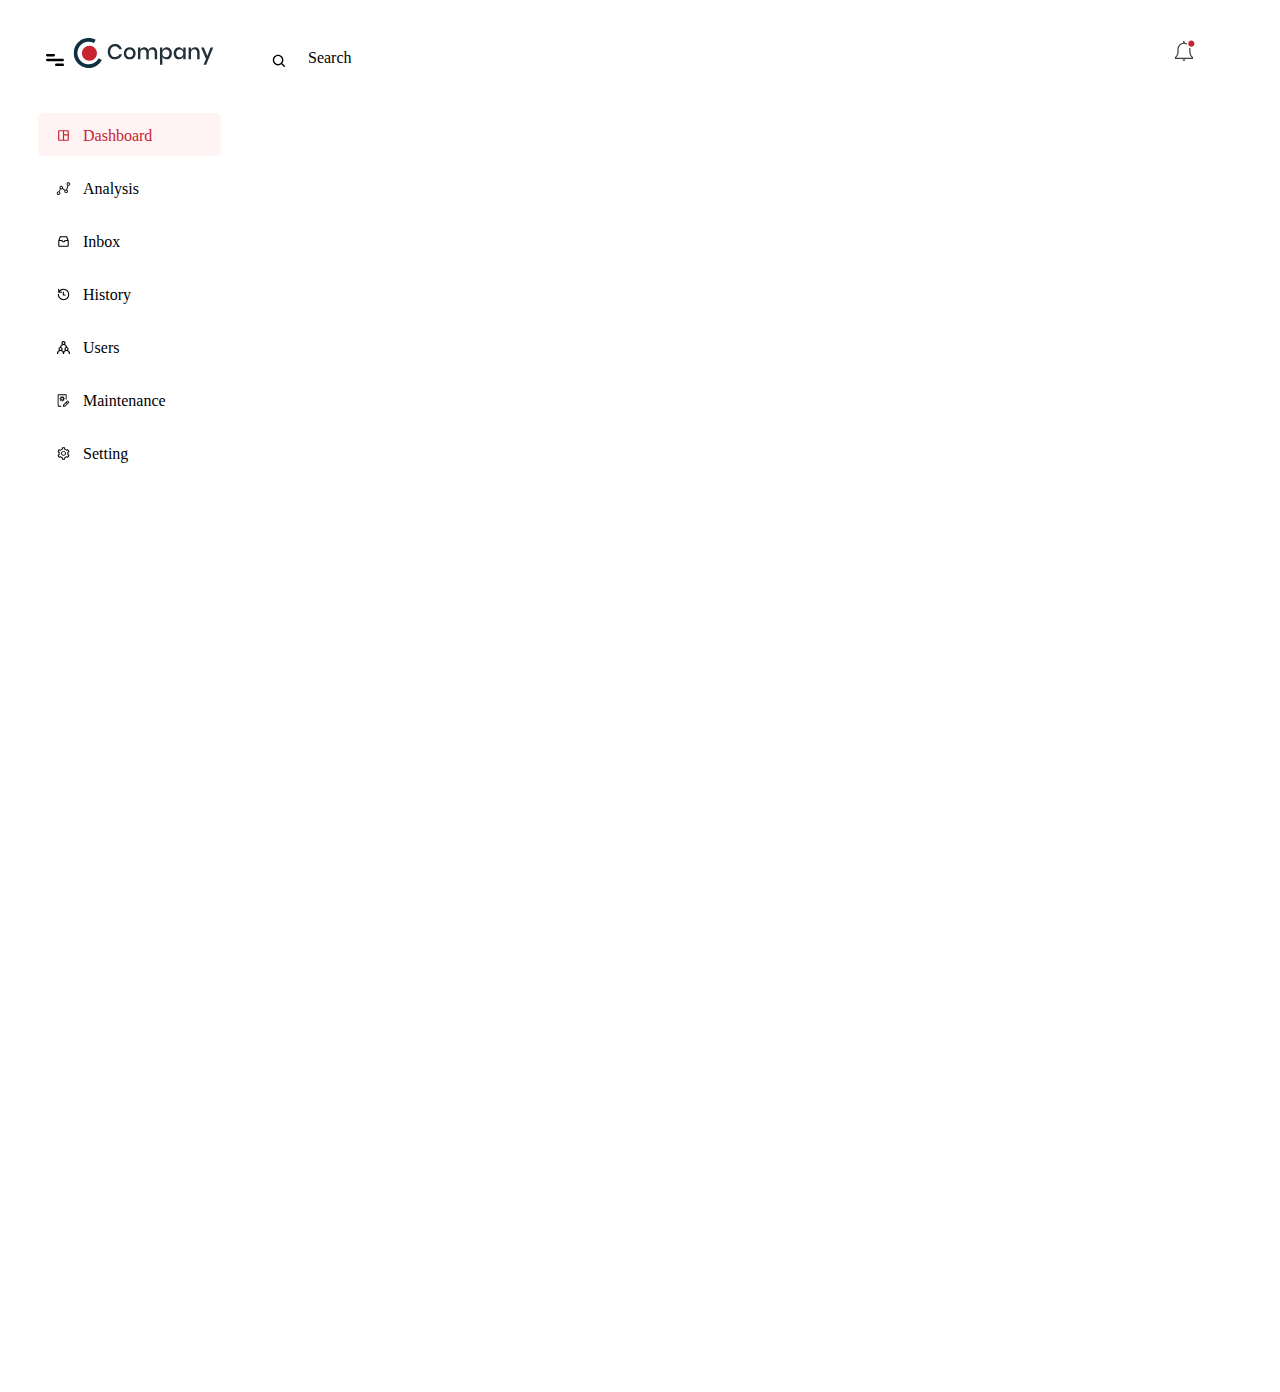
==== dashboard.html @ fc355127 "first commit" ====
<!DOCTYPE html>
<html lang="en">
<head>
    <meta charset="UTF-8">
    <meta http-equiv="X-UA-Compatible" content="IE=edge">
    <meta name="viewport" content="width=device-width, initial-scale=1.0">
    <link rel="stylesheet" href="css\dashboard.css">
    <title>Dashboard</title>
</head>
<body>
    <header class="header">
        <img src="images\menu-bar.svg" alt="menubar" id="m">
        <img src="images\logo.svg" alt="logo" id="l">
        <img src="images\search-icon.svg" alt="search-icon" id="s">
        <div id="se">Search</div>
        <img src="images\downward-arrow.svg" alt="" id="dwarr">
        <div id="usrname">John Doe</div>
        <img src="images\profile.png" alt="profile" id="pro">
        <img src="images\notification-icon.svg" alt="notification-icon" id="noti">
        
    </header>
    <aside class="asi">
        <div id="highlight"><img src="images\dashboard-active.svg" alt="dashboard-active" class="allicon"><p id="highdsh">Dashboard</p></div></div>
        <div class="highlight1"><img src="images\graph-default.svg" alt="analysis icon" class="allicon"><p class="txt">Analysis</p></div>
        <div class="highlight1"><img src="images\inbox-default.svg" alt="inbox icon" class="allicon"><p class="txt">Inbox</p></div>
        <div class="highlight1"><img src="images\clock-default.svg" alt="history icon" class="allicon"><p class="txt">History</p></div>
        <div class="highlight1"><img src="images\user-default.svg" alt="users icon" class="allicon"><p class="txt">Users</p></div>
        <div class="highlight1"><img src="images\maintenance-default.svg" alt="maintenance icon" class="allicon"><p class="txt">Maintenance</p></div>
        <div class="highlight1"><img src="images\setting-default.svg" alt="setting icon" class="allicon"><p class="txt">Setting</p></div>
    </aside>

</body>
</html>
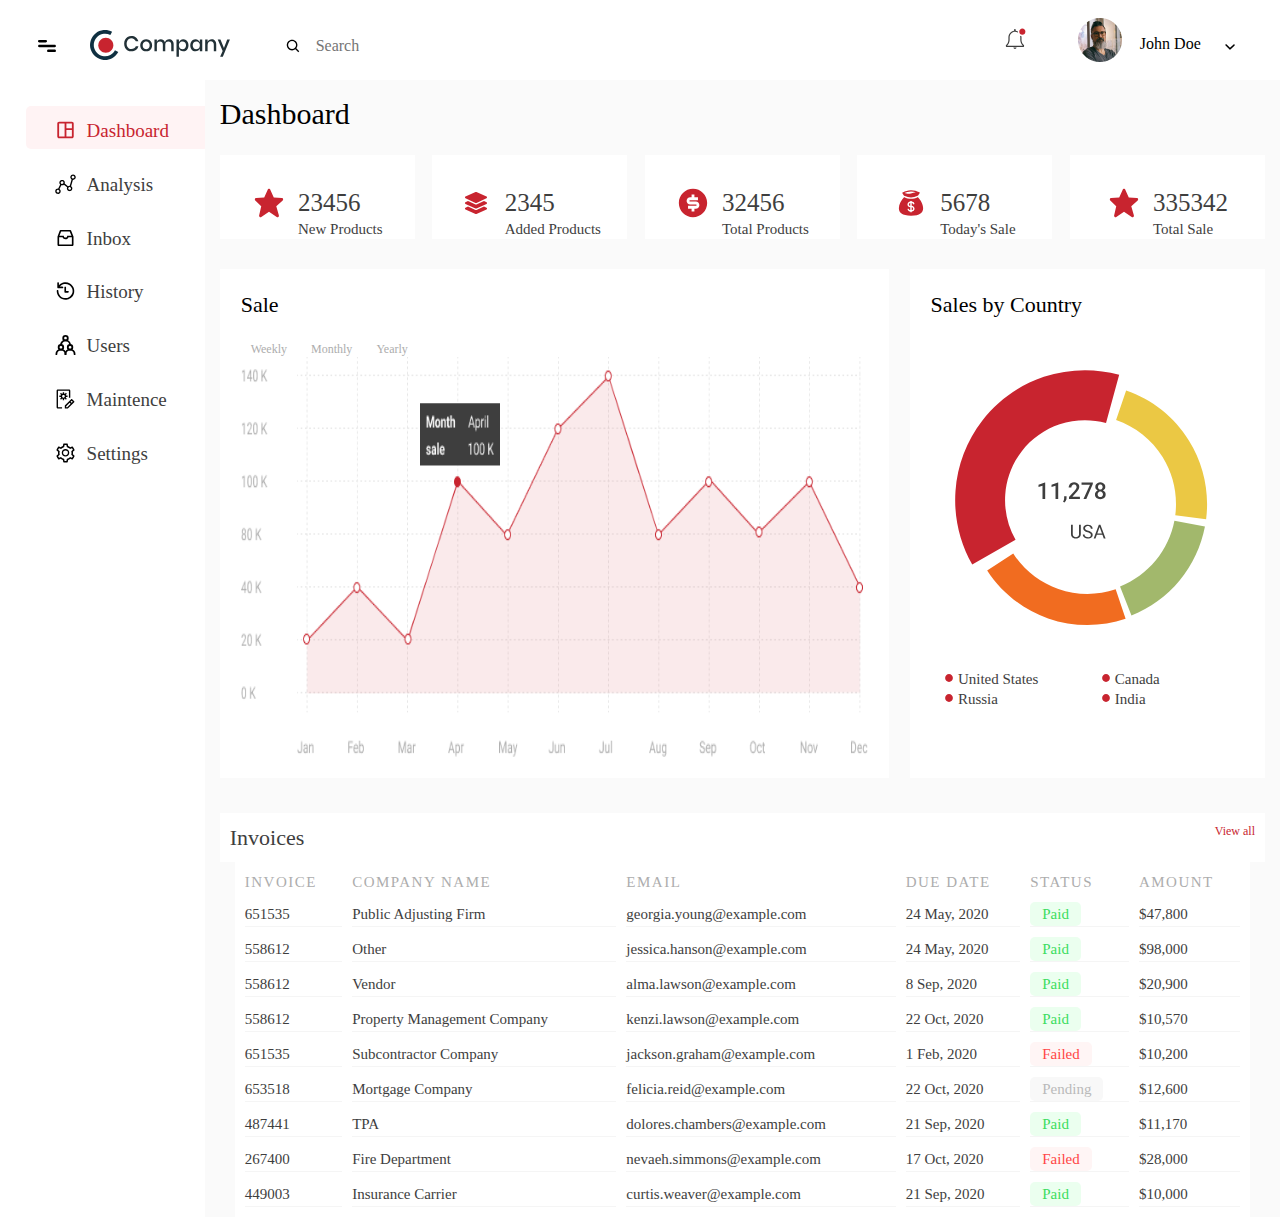
==== commit 9643bf25: "All pages are completely responsive commit4" ====
--- a/dashboard.html
+++ b/dashboard.html
@@ -6,28 +6,217 @@
     <meta name="viewport" content="width=device-width, initial-scale=1.0">
     <link rel="stylesheet" href="css\dashboard.css">
     <title>Dashboard</title>
+    <script>
+        function dis(){
+            if(document.getElementById('check').checked==false){
+                document.getElementById('aside').style.display = 'none';
+            }else{
+                document.getElementById('aside').style.display = 'flex';
+            }
+        }
+    </script>
 </head>
 <body>
     <header class="header">
-        <img src="images\menu-bar.svg" alt="menubar" id="m">
-        <img src="images\logo.svg" alt="logo" id="l">
-        <img src="images\search-icon.svg" alt="search-icon" id="s">
-        <div id="se">Search</div>
-        <img src="images\downward-arrow.svg" alt="" id="dwarr">
-        <div id="usrname">John Doe</div>
-        <img src="images\profile.png" alt="profile" id="pro">
-        <img src="images\notification-icon.svg" alt="notification-icon" id="noti">
+        <div class="icon1">
+            <input type="checkbox" id="check" hidden>
+            <label for="check">
+            <a onclick="dis()"><img src="images\menu-bar.svg" alt="" id="m"></a></label>
+            <img src="images\logo.svg" alt="logo" id="l">
+            <img src="images\search-icon.svg" alt="search-icon" id="s">
+            <input type="search" placeholder="Search" id="se">
+        </div>
+        <div class="icon2">
+            <img src="images\notification-icon.svg" alt="notification-icon" id="noti">
+            <img src="images\profile.png" alt="profile" id="pro">
+            <div id="usrname">John Doe</div>
+            <img src="images\downward-arrow.svg" alt="" id="dwarr">
+        </div>
         
     </header>
-    <aside class="asi">
-        <div id="highlight"><img src="images\dashboard-active.svg" alt="dashboard-active" class="allicon"><p id="highdsh">Dashboard</p></div></div>
-        <div class="highlight1"><img src="images\graph-default.svg" alt="analysis icon" class="allicon"><p class="txt">Analysis</p></div>
-        <div class="highlight1"><img src="images\inbox-default.svg" alt="inbox icon" class="allicon"><p class="txt">Inbox</p></div>
-        <div class="highlight1"><img src="images\clock-default.svg" alt="history icon" class="allicon"><p class="txt">History</p></div>
-        <div class="highlight1"><img src="images\user-default.svg" alt="users icon" class="allicon"><p class="txt">Users</p></div>
-        <div class="highlight1"><img src="images\maintenance-default.svg" alt="maintenance icon" class="allicon"><p class="txt">Maintenance</p></div>
-        <div class="highlight1"><img src="images\setting-default.svg" alt="setting icon" class="allicon"><p class="txt">Setting</p></div>
-    </aside>
-
-</body>
-</html>+    <div class="asi-con">
+
+        <aside class="options" id="aside">
+            <div class="sidebar" style=" background: #FFF3F4 0% 0% no-repeat padding-box;">
+            <a href="#" id="asi"><img src="images\dashboard-active.svg" alt="dashboard" class="icon" >Dashboard</a>
+            </div> 
+
+            <div class="sidebar" style=" background: white 0% 0% no-repeat padding-box;">
+                <a href="#" id="asi2"><img src="images\graph-default.svg" alt="Analysis" alt="dashboard" class="icon" >Analysis</a>
+            </div> 
+
+            <div class="sidebar" style=" background: white 0% 0% no-repeat padding-box;">
+                <a href="#" id="asi2"><img src="images\inbox-default.svg" alt="dashboard" class="icon" >Inbox</a>
+            </div> 
+
+            <div class="sidebar" style=" background: white 0% 0% no-repeat padding-box;">
+                <a href="#" id="asi2"><img src="images\clock-default.svg" alt="dashboard" class="icon" >History</a>
+            </div> 
+
+            <div class="sidebar" style=" background: white 0% 0% no-repeat padding-box;">
+                <a href="#" id="asi2"><img src="images\user-default.svg" alt="dashboard" class="icon" >Users</a>
+            </div> 
+
+            <div class="sidebar" style=" background: white 0% 0% no-repeat padding-box;">
+                <a href="#" id="asi2"><img src="images\maintenance-default.svg" alt="dashboard" class="icon" >Maintence</a>
+            </div> 
+
+            <div class="sidebar" style=" background: white 0% 0% no-repeat padding-box;">
+                <a href="#" id="asi2"><img src="images\setting-default.svg" alt="dashboard" class="icon" >Settings</a>
+            </div> 
+        
+        </aside>
+
+        <main>
+            <p id="label">Dashboard</p>
+            <div id="items">
+                <div class="item">
+                    <img src="images\star.svg" alt="star" class="iconmain">
+                    <div class="subitem">
+                        <p class="num">23456</p>
+                        <p class="title">New Products</p>
+                    </div>
+                </div>
+                <div class="item">
+                    <img src="images\total-product.svg" alt="star" class="iconmain">
+                    <div class="subitem">
+                        <p class="num">2345</p>
+                        <p class="title">Added Products</p>
+                    </div>
+                </div>
+                <div class="item">
+                    <img src="images\dollar-filled.svg" alt="star" class="iconmain">
+                    <div class="subitem">
+                        <p class="num">32456</p>
+                        <p class="title">Total Products</p>
+                    </div>
+                </div>
+                <div class="item">
+                    <img src="images\money-bag.svg" alt="star" class="iconmain">
+                    <div class="subitem">
+                        <p class="num">5678</p>
+                        <p class="title">Today's Sale</p>
+                    </div>
+                </div>
+                <div class="item">
+                    <img src="images\star.svg" alt="star" class="iconmain">
+                    <div class="subitem">
+                        <p class="num">335342</p>
+                        <p class="title">Total Sale</p>
+                    </div>
+                </div>
+            </div>
+            <div id="graph">
+                <div id="dgraphdiv">
+                    <header>
+                        <p class="sale">Sale</p>
+                        <nav><a href="http://">Weekly</a>
+                            <a href="http://">Monthly</a>
+                            <a href="http://">Yearly</a></nav>
+                    </header>
+                    <img src="images\data-graph.png" alt="data graph" id="dgraph">
+                </div>
+                <div id="pchartdiv">
+                    <p class="sale">Sales by Country</p>
+                    <img src="images\pie-chart.svg" alt="pie chart" id="pchart">
+                    <div id="info">
+                        <div class="country"><img src="images\radio-checked-icon.svg" alt=""> <div>United States</div></div>
+                        <div class="country"><img src="images\radio-checked-icon.svg" alt=""> <div>Canada</div></div>
+                        <div class="country"><img src="images\radio-checked-icon.svg" alt=""> <div>Russia</div></div>
+                        <div class="country"><img src="images\radio-checked-icon.svg" alt=""> <div>India</div></div>
+                    </div>
+                </div>
+            </div>
+            <div id="tab-head">
+                <p id="inv">Invoices</p>
+                <p id="view">View all</p>
+            </div>
+            <div style="overflow-x: auto; margin: 0 15px;">
+                <table>
+                    <thead>
+                        <th>INVOICE</th>
+                        <th>COMPANY NAME</th>
+                        <th>EMAIL</th>
+                        <th>DUE DATE</th>
+                        <th>STATUS</th>
+                        <th>AMOUNT</th>
+                    </thead>
+                    <tbody>
+                        <tr>
+                            <td>651535</td>
+                            <td>Public Adjusting Firm</td>
+                            <td>georgia.young@example.com</td>
+                            <td>24 May, 2020</td>
+                            <td><div id="paid">Paid</div></td>
+                            <td>$47,800</td>
+                        </tr>
+                        <tr>
+                            <td>558612</td>
+                            <td>Other</td>
+                            <td>jessica.hanson@example.com</td>
+                            <td>24 May, 2020</td>
+                            <td><div id="paid">Paid</div></td>
+                            <td>$98,000</td>
+                        </tr>
+                        <tr>
+                            <td>558612</td>
+                            <td>Vendor</td>
+                            <td>alma.lawson@example.com</td>
+                            <td>8 Sep, 2020</td>
+                            <td><div id="paid">Paid</div></td>
+                            <td>$20,900</td>
+                        </tr>
+                        <tr>
+                            <td>558612</td>
+                            <td>Property Management Company</td>
+                            <td>kenzi.lawson@example.com</td>
+                            <td>22 Oct, 2020</td>
+                            <td><div id="paid">Paid</div></td>
+                            <td>$10,570</td>
+                        </tr>
+                        <tr>
+                            <td>651535</td>
+                            <td>Subcontractor Company</td>
+                            <td>jackson.graham@example.com</td>
+                            <td>1 Feb, 2020</td>
+                            <td><div id="fail">Failed</div></td>
+                            <td>$10,200</td>
+                        </tr>
+                        <tr>
+                            <td>653518</td>
+                            <td>Mortgage Company</td>
+                            <td>felicia.reid@example.com</td>
+                            <td>22 Oct, 2020</td>
+                            <td><div id="pending">Pending</div></td>
+                            <td>$12,600</td>
+                        </tr>
+                        <tr>
+                            <td>487441</td>
+                            <td>TPA</td>
+                            <td>dolores.chambers@example.com</td>
+                            <td>21 Sep, 2020</td>
+                            <td><div id="paid">Paid</div></td>
+                            <td>$11,170</td>
+                        </tr>
+                        <tr>
+                            <td>267400</td>
+                            <td>Fire Department</td>
+                            <td>nevaeh.simmons@example.com</td>
+                            <td>17 Oct, 2020</td>
+                            <td><div id="fail">Failed</div></td>
+                            <td>$28,000</td>
+                        </tr>
+                        <tr>
+                            <td>449003</td>
+                            <td>Insurance Carrier</td>
+                            <td>curtis.weaver@example.com</td>
+                            <td>21 Sep, 2020</td>
+                            <td><div id="paid">Paid</div></td>
+                            <td>$10,000</td>
+                        </tr>
+                    </tbody>
+                </table>
+            </div>
+        </main>
+
+   </div>